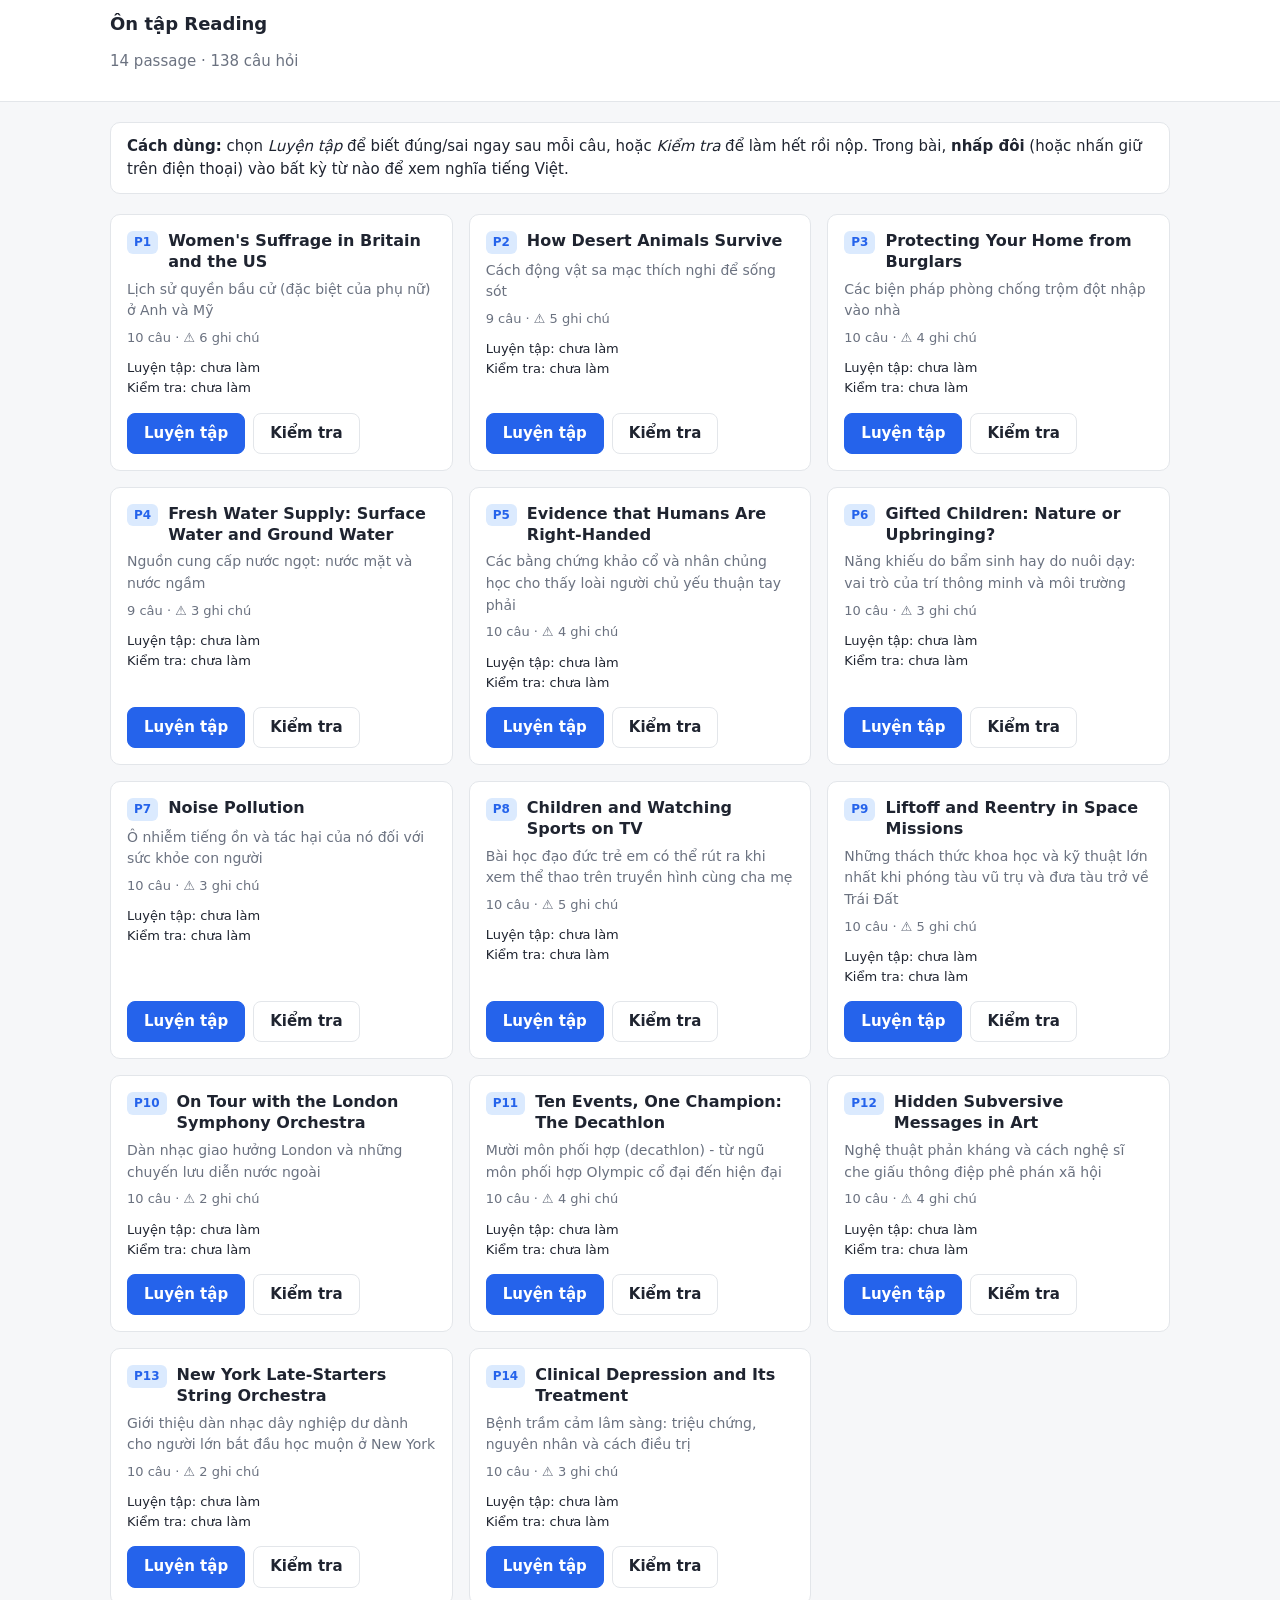
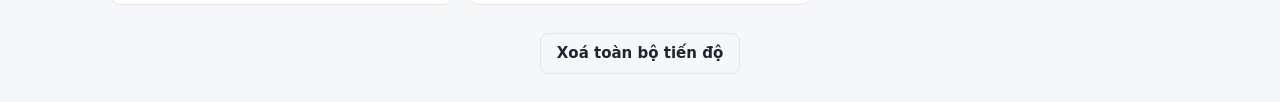
==== index.html @ 2afa7288 "Ôn tập TOEFL Reading: web tĩnh 14 passage, giải thích tiếng Việt, tra từ nhấp đôi Co-Authored-By: Cl" ====
<!DOCTYPE html>
<html lang="vi">
<head>
  <meta charset="UTF-8">
  <meta name="viewport" content="width=device-width, initial-scale=1">
  <title>Ôn tập TOEFL Reading</title>
  <link rel="stylesheet" href="css/style.css">
</head>
<body class="page-index">
  <header class="topbar">
    <div class="wrap">
      <h1>Ôn tập Reading</h1>
      <p id="summary" class="muted">Đang tải…</p>
    </div>
  </header>
  <main class="wrap">
    <section class="howto">
      <strong>Cách dùng:</strong> chọn <em>Luyện tập</em> để biết đúng/sai ngay sau mỗi câu, hoặc <em>Kiểm tra</em> để làm hết rồi nộp.
      Trong bài, <strong>nhấp đôi</strong> (hoặc nhấn giữ trên điện thoại) vào bất kỳ từ nào để xem nghĩa tiếng Việt.
    </section>
    <div id="list" class="cards"></div>
    <p class="footer-actions"><button type="button" id="clear-btn" class="btn btn-ghost">Xoá toàn bộ tiến độ</button></p>
  </main>
  <script type="module" src="js/app-index.js"></script>
</body>
</html>
---- css/style.css ----
:root {
  --bg: #f6f7f9; --surface: #fff; --text: #1f2430; --muted: #6b7280; --border: #e3e6ea;
  --primary: #2563eb; --primary-ink: #fff; --ok: #16a34a; --ok-bg: #ecfdf3; --bad: #dc2626; --bad-bg: #fef2f2;
  --warn: #b45309; --warn-bg: #fffbeb; --mark: #fde68a; --target: #bfdbfe; --radius: 10px;
  --reading-size: 17px; --font: "Inter", system-ui, -apple-system, "Segoe UI", Roboto, sans-serif;
}
* { box-sizing: border-box; }
[hidden] { display: none !important; }
html, body { margin: 0; }
body { font-family: var(--font); color: var(--text); background: var(--bg); line-height: 1.55; font-size: 15px; }
a { color: var(--primary); }
h1, h2, h3 { margin: 0; line-height: 1.3; }
code { background: #eef0f3; padding: 1px 5px; border-radius: 4px; }
.muted { color: var(--muted); }
.wrap { max-width: 1100px; margin: 0 auto; padding: 0 20px; }

/* ---- Topbar ---- */
.topbar { background: var(--surface); border-bottom: 1px solid var(--border); position: sticky; top: 0; z-index: 20; }
.topbar .wrap { padding-top: 12px; padding-bottom: 12px; }
.topbar h1 { font-size: 18px; }
.bar { display: flex; align-items: center; gap: 12px; flex-wrap: wrap; max-width: none; }
.bar h1 { flex: 1; min-width: 200px; font-size: 16px; }
.back { text-decoration: none; white-space: nowrap; }
.badge { font-size: 12px; padding: 3px 9px; border-radius: 999px; background: #e0e7ff; color: #3730a3; font-weight: 600; }
.badge.test { background: #fee2e2; color: #991b1b; }
.timer { font-variant-numeric: tabular-nums; font-weight: 600; font-size: 15px; }
.font-ctl { display: inline-flex; gap: 4px; }
.btn-icon { border: 1px solid var(--border); background: var(--surface); border-radius: 6px; padding: 2px 8px; cursor: pointer; font-size: 13px; }
.btn-icon:hover { background: #f1f3f6; }

/* ---- Buttons ---- */
.btn { display: inline-block; padding: 8px 16px; border-radius: 8px; border: 1px solid var(--border); background: var(--surface); color: var(--text); text-decoration: none; cursor: pointer; font: inherit; font-weight: 600; }
.btn:hover { background: #f1f3f6; }
.btn-primary { background: var(--primary); border-color: var(--primary); color: var(--primary-ink); }
.btn-primary:hover { background: #1d4ed8; }
.btn-ghost { background: transparent; }
.btn-link { background: none; border: 0; color: var(--primary); cursor: pointer; padding: 0; font: inherit; font-weight: 600; }
.btn-link:hover { text-decoration: underline; }

/* ---- Index page ---- */
.howto { background: var(--surface); border: 1px solid var(--border); border-radius: var(--radius); padding: 12px 16px; margin: 20px 0; }
.cards { display: grid; grid-template-columns: repeat(auto-fill, minmax(300px, 1fr)); gap: 16px; }
.card { background: var(--surface); border: 1px solid var(--border); border-radius: var(--radius); padding: 16px; display: flex; flex-direction: column; gap: 6px; }
.card-head { display: flex; gap: 10px; align-items: baseline; }
.card h2 { font-size: 16px; }
.pid { font-size: 12px; font-weight: 700; color: var(--primary); background: #dbeafe; padding: 2px 7px; border-radius: 6px; }
.card .topic { margin: 0; color: var(--muted); font-size: 14px; }
.card .meta { margin: 0; font-size: 13px; color: var(--muted); }
.card .progress { margin: 4px 0 8px; font-size: 13px; }
.card-actions { display: flex; gap: 8px; margin-top: auto; }
.footer-actions { margin: 28px 0; text-align: center; }
.error { background: var(--bad-bg); border: 1px solid #fecaca; padding: 12px; border-radius: 8px; }

/* ---- Passage page layout ---- */
.layout { display: grid; grid-template-columns: minmax(0, 1.1fr) minmax(0, 1fr); gap: 0; height: calc(100vh - 53px); }
.pane { overflow-y: auto; padding: 20px 24px 60px; }

.pane-questions { padding-top: 0; }
.pane-passage { border-right: 1px solid var(--border); background: var(--surface); }
.fab-passage { display: none; }

.passage { font-size: var(--reading-size); line-height: 1.75; }
.passage .para { margin: 0 0 1em; position: relative; padding-left: 2.2em; white-space: pre-line; }
.passage .para::before { content: attr(data-num); position: absolute; left: 0; top: 0.35em; font-size: 11px; font-weight: 700; color: var(--muted); background: #eef0f3; border-radius: 999px; width: 1.7em; height: 1.7em; display: inline-flex; align-items: center; justify-content: center; }
.passage h3.sub { font-size: 1.05em; margin: 1.2em 0 0.5em; }
.passage .kw { font-weight: 700; color: #1e3a8a; }
.passage .kw-u { text-decoration: underline; }
.passage .hl-sentence { background: #ede9fe; box-decoration-break: clone; padding: 1px 0; }
.passage .insert-marker { display: inline-block; width: 1.3em; height: 1.3em; line-height: 1.2em; text-align: center; font-size: 0.75em; font-weight: 700; border: 1.5px solid #6b7280; border-radius: 3px; margin: 0 2px; vertical-align: middle; color: #374151; }
mark.evidence { background: var(--mark); padding: 1px 0; box-decoration-break: clone; border-radius: 2px; }
mark.target { background: var(--target); padding: 1px 2px; border-radius: 3px; animation: pulse 1.2s ease-in-out 2; }
@keyframes pulse { 0%, 100% { box-shadow: 0 0 0 0 rgba(37,99,235,.5); } 50% { box-shadow: 0 0 0 6px rgba(37,99,235,0); } }
.notes details { background: var(--warn-bg); border: 1px solid #fde68a; border-radius: 8px; padding: 8px 12px; margin-bottom: 14px; font-size: 13px; }
.notes summary { cursor: pointer; font-weight: 600; color: var(--warn); }
.notes ul { margin: 6px 0 0; padding-left: 18px; }
.hint { font-size: 12px; margin-top: 24px; }

/* ---- Questions ---- */
.q-nav { display: flex; flex-wrap: wrap; gap: 6px; margin-bottom: 14px; position: sticky; top: 0; background: var(--bg); padding: 20px 0 8px; z-index: 5; }
.dot { width: 30px; height: 30px; border-radius: 999px; display: inline-flex; align-items: center; justify-content: center; font-size: 12px; font-weight: 700; text-decoration: none; border: 1.5px solid var(--border); background: var(--surface); color: var(--muted); }
.dot.filled { background: #dbeafe; border-color: var(--primary); color: var(--primary); }
.dot.ok { background: var(--ok-bg); border-color: var(--ok); color: var(--ok); }
.dot.bad { background: var(--bad-bg); border-color: var(--bad); color: var(--bad); }
.dot.incomplete { border-style: dashed; }

.question { background: var(--surface); border: 1px solid var(--border); border-radius: var(--radius); padding: 14px 16px; margin-bottom: 14px; scroll-margin-top: 60px; }
.question.active { border-color: var(--primary); box-shadow: 0 0 0 3px rgba(37,99,235,.12); }
.q-head { display: flex; gap: 8px; align-items: center; margin-bottom: 6px; flex-wrap: wrap; }
.q-num { font-weight: 700; }
.q-type { font-size: 11px; text-transform: uppercase; letter-spacing: .04em; color: var(--muted); background: #eef0f3; padding: 2px 7px; border-radius: 6px; }
.flag { font-size: 11px; padding: 2px 7px; border-radius: 6px; font-weight: 600; }
.flag-review { background: var(--warn-bg); color: var(--warn); }
.flag-incomplete { background: var(--bad-bg); color: var(--bad); }
.stem { margin: 0 0 10px; font-weight: 600; }
.opts { display: grid; gap: 6px; }
.opt { display: flex; gap: 10px; align-items: flex-start; padding: 8px 10px; border: 1px solid var(--border); border-radius: 8px; cursor: pointer; }
.opt:hover { background: #f8fafc; }
.opt input { margin: 4px 0 0; }
.opt .letter { font-weight: 700; min-width: 1.2em; }
.opt.correct { background: var(--ok-bg); border-color: var(--ok); }
.opt.wrong { background: var(--bad-bg); border-color: var(--bad); }
.question.answered .opt { cursor: default; }
.feedback { margin-top: 12px; padding-top: 12px; border-top: 1px dashed var(--border); }
.verdict { font-weight: 700; margin-bottom: 6px; }
.verdict.ok { color: var(--ok); } .verdict.bad { color: var(--bad); } .verdict.skipped { color: var(--warn); } .verdict.incomplete { color: var(--muted); }
.explanation { font-size: 14.5px; line-height: 1.6; white-space: pre-line; }
.show-evidence { margin-top: 8px; font-size: 13px; }
.actions { margin: 10px 0 20px; display: flex; gap: 10px; }
.result { background: var(--surface); border: 1px solid var(--border); border-radius: var(--radius); padding: 16px; margin-bottom: 14px; display: flex; align-items: center; gap: 16px; flex-wrap: wrap; }
.result .score { font-size: 28px; font-weight: 800; }
.pager { display: flex; justify-content: space-between; gap: 10px; margin-top: 10px; }

/* ---- Tooltip ---- */
#tooltip { position: absolute; z-index: 100; max-width: 300px; background: #1f2430; color: #fff; padding: 10px 12px; border-radius: 10px; box-shadow: 0 8px 24px rgba(0,0,0,.25); font-size: 14px; line-height: 1.45; }
#tooltip::after { content: ""; position: absolute; left: 50%; transform: translateX(-50%); border: 7px solid transparent; }
#tooltip[data-pos="below"]::after { bottom: 100%; border-bottom-color: #1f2430; }
#tooltip[data-pos="above"]::after { top: 100%; border-top-color: #1f2430; }
#tooltip .tip-word { font-weight: 700; font-size: 15px; }
#tooltip .muted { color: #b7bcc8; }
#tooltip .tip-meta { display: flex; gap: 8px; font-size: 12px; color: #b7bcc8; margin: 1px 0 3px; }
#tooltip .pos { font-style: italic; }
#tooltip .tip-vi { color: #fde68a; }
#tooltip .tip-src { font-size: 11px; color: #8b92a3; margin-top: 4px; }

/* ---- Mobile ---- */
@media (max-width: 860px) {
  .layout { display: block; height: auto; }
  .pane { overflow: visible; padding: 16px; }
  .pane-passage { border-right: 0; border-bottom: 1px solid var(--border); }
  .q-nav { top: 53px; }
  .fab-passage { display: block; position: fixed; right: 14px; bottom: 14px; background: var(--primary); color: #fff; text-decoration: none; padding: 10px 14px; border-radius: 999px; font-weight: 600; box-shadow: 0 6px 16px rgba(0,0,0,.2); z-index: 30; }
  .bar h1 { order: 10; flex-basis: 100%; }
}
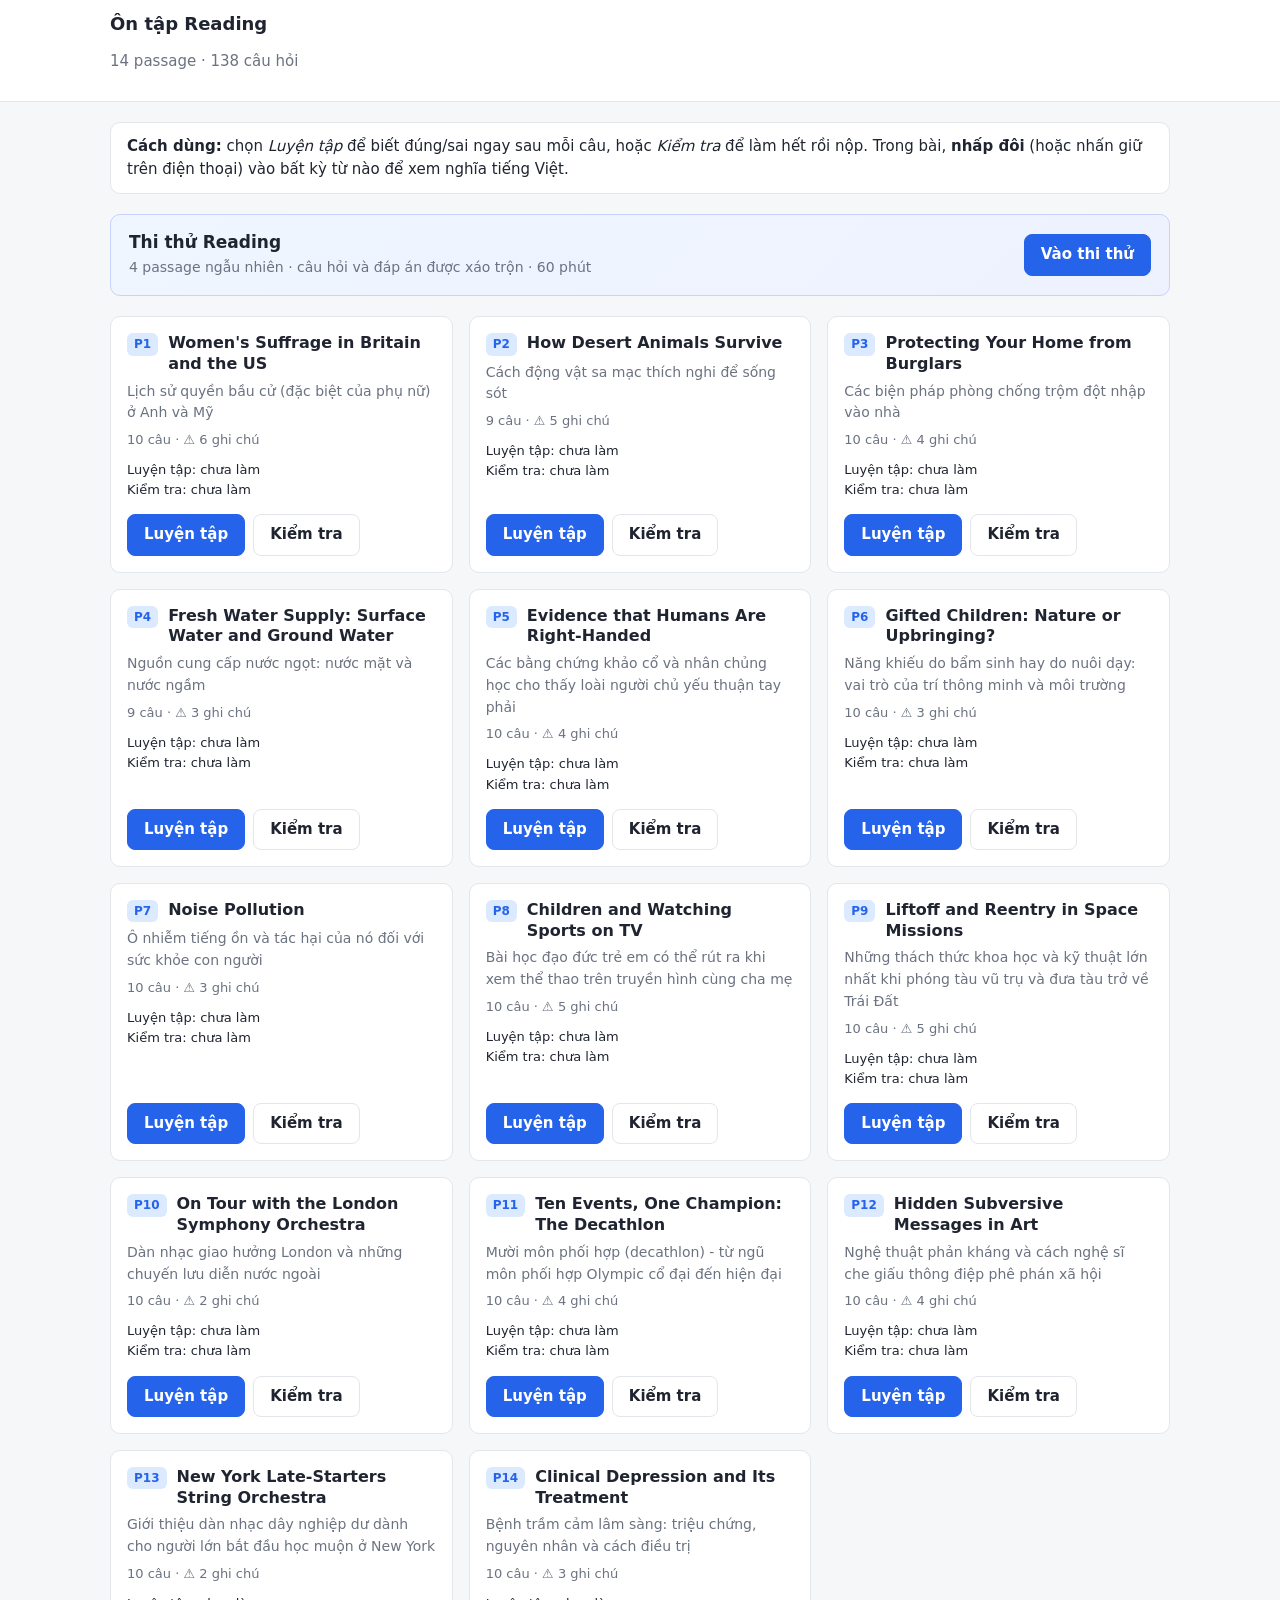
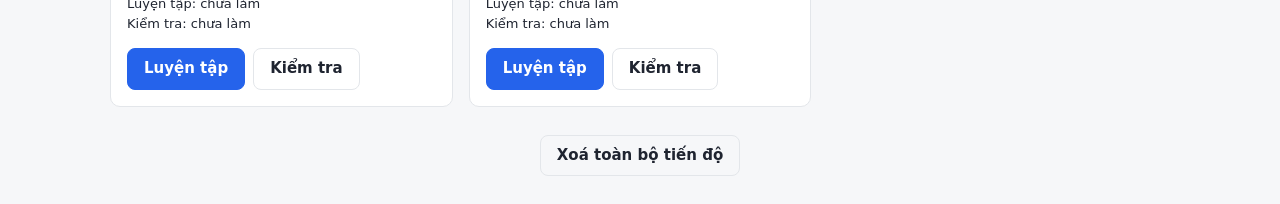
==== commit 9cfb2c83: "Thêm chức năng thi thử: 4 passage ngẫu nhiên, xáo câu hỏi và đáp án - exam.html + js/exam.js + js/ap" ====
--- a/index.html
+++ b/index.html
@@ -18,6 +18,13 @@
       <strong>Cách dùng:</strong> chọn <em>Luyện tập</em> để biết đúng/sai ngay sau mỗi câu, hoặc <em>Kiểm tra</em> để làm hết rồi nộp.
       Trong bài, <strong>nhấp đôi</strong> (hoặc nhấn giữ trên điện thoại) vào bất kỳ từ nào để xem nghĩa tiếng Việt.
     </section>
+    <section class="exam-cta">
+      <div>
+        <h2>Thi thử Reading</h2>
+        <p id="exam-status">4 passage ngẫu nhiên · câu hỏi và đáp án được xáo trộn · 60 phút</p>
+      </div>
+      <a class="btn btn-primary" id="exam-link" href="exam.html">Vào thi thử</a>
+    </section>
     <div id="list" class="cards"></div>
     <p class="footer-actions"><button type="button" id="clear-btn" class="btn btn-ghost">Xoá toàn bộ tiến độ</button></p>
   </main>
--- a/css/style.css
+++ b/css/style.css
@@ -131,3 +131,39 @@
   .fab-passage { display: block; position: fixed; right: 14px; bottom: 14px; background: var(--primary); color: #fff; text-decoration: none; padding: 10px 14px; border-radius: 999px; font-weight: 600; box-shadow: 0 6px 16px rgba(0,0,0,.2); z-index: 30; }
   .bar h1 { order: 10; flex-basis: 100%; }
 }
+
+/* ---- Thi thử ---- */
+.exam-tabs { display: flex; gap: 8px; padding: 10px 20px; max-width: none; background: var(--surface); border-bottom: 1px solid var(--border); overflow-x: auto; }
+.tab { border: 1px solid var(--border); background: var(--bg); border-radius: 8px; padding: 6px 14px; cursor: pointer; font: inherit; display: flex; flex-direction: column; align-items: flex-start; min-width: 96px; }
+.tab:hover { background: #eef2ff; }
+.tab.active { border-color: var(--primary); background: #eff6ff; box-shadow: 0 0 0 2px rgba(37,99,235,.15); }
+.tab-name { font-weight: 700; font-size: 14px; }
+.tab-sub { font-size: 12px; color: var(--muted); }
+.tab-summary { margin-left: auto; }
+.page-exam .layout { height: calc(100vh - 53px - 61px); }
+.passage-title { font-size: 18px; margin: 0 0 14px; }
+.exam-running .flag { display: none; }
+.timer.low { color: var(--bad); animation: blink 1s step-start infinite; }
+@keyframes blink { 50% { opacity: .45; } }
+.intro { padding-top: 24px; padding-bottom: 40px; max-width: 760px; }
+.intro-card { background: var(--surface); border: 1px solid var(--border); border-radius: var(--radius); padding: 20px 22px; margin-bottom: 18px; }
+.intro-card h2 { font-size: 20px; margin-bottom: 10px; }
+.intro-card h3 { font-size: 16px; margin-bottom: 10px; }
+.rules { margin: 0 0 18px; padding-left: 20px; line-height: 1.8; }
+.btn-lg { padding: 11px 22px; font-size: 16px; }
+.notice { background: var(--warn-bg); border: 1px solid #fde68a; padding: 8px 12px; border-radius: 8px; color: var(--warn); }
+.history { width: 100%; border-collapse: collapse; font-size: 14px; }
+.history th, .history td { text-align: left; padding: 7px 8px; border-bottom: 1px solid var(--border); }
+.history th { color: var(--muted); font-weight: 600; font-size: 12px; text-transform: uppercase; }
+.big-score { font-size: 40px; font-weight: 800; margin: 4px 0; }
+.big-score small { font-size: 18px; color: var(--muted); }
+.small { font-size: 13px; }
+.summary { padding-top: 24px; max-width: 760px; }
+.exam-cta { display: flex; align-items: center; justify-content: space-between; gap: 16px; flex-wrap: wrap; background: linear-gradient(135deg, #eff6ff, #eef2ff); border: 1px solid #c7d2fe; border-radius: var(--radius); padding: 16px 18px; margin: 0 0 20px; }
+.exam-cta h2 { font-size: 17px; margin-bottom: 4px; }
+.exam-cta p { margin: 0; font-size: 14px; color: var(--muted); }
+@media (max-width: 860px) {
+  .page-exam .layout { height: auto; }
+  .exam-tabs { position: sticky; top: 53px; z-index: 15; }
+  .page-exam .q-nav { top: 114px; }
+}
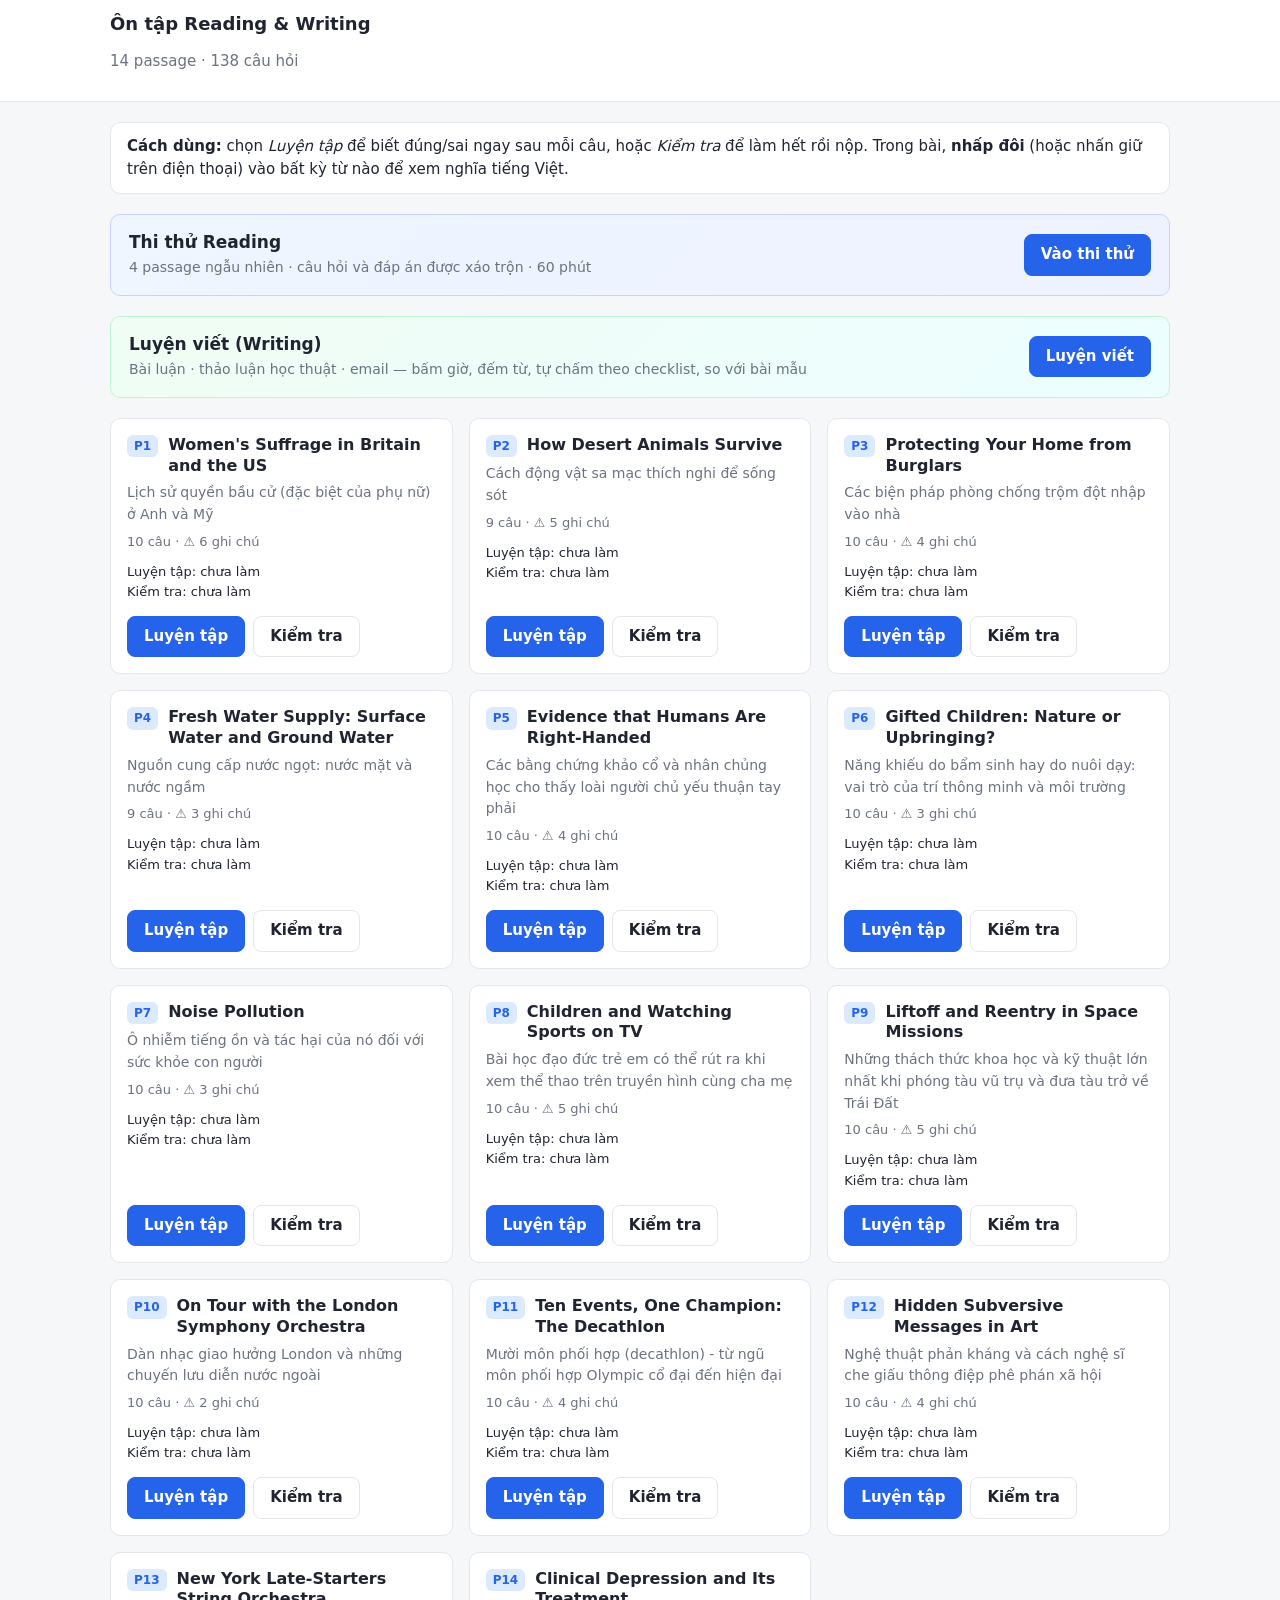
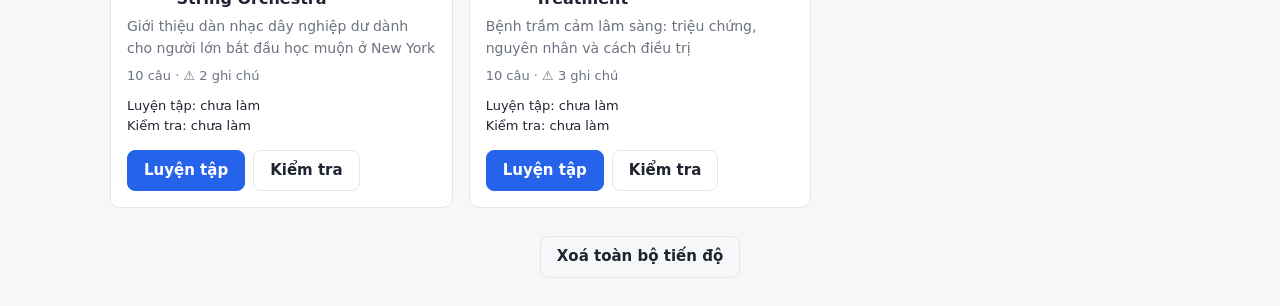
==== commit 680e1785: "Thêm chức năng luyện viết: 8 đề (luận, thảo luận, email), bấm giờ, tự chấm, bài mẫu Co-Authored-By: " ====
--- a/index.html
+++ b/index.html
@@ -3,13 +3,13 @@
 <head>
   <meta charset="UTF-8">
   <meta name="viewport" content="width=device-width, initial-scale=1">
-  <title>Ôn tập TOEFL Reading</title>
+  <title>Ôn tập TOEFL Reading &amp; Writing</title>
   <link rel="stylesheet" href="css/style.css">
 </head>
 <body class="page-index">
   <header class="topbar">
     <div class="wrap">
-      <h1>Ôn tập Reading</h1>
+      <h1>Ôn tập Reading &amp; Writing</h1>
       <p id="summary" class="muted">Đang tải…</p>
     </div>
   </header>
@@ -25,6 +25,13 @@
       </div>
       <a class="btn btn-primary" id="exam-link" href="exam.html">Vào thi thử</a>
     </section>
+    <section class="exam-cta writing-cta">
+      <div>
+        <h2>Luyện viết (Writing)</h2>
+        <p id="writing-status">Bài luận · thảo luận học thuật · email — bấm giờ, đếm từ, tự chấm theo checklist, so với bài mẫu</p>
+      </div>
+      <a class="btn btn-primary" href="writing.html">Luyện viết</a>
+    </section>
     <div id="list" class="cards"></div>
     <p class="footer-actions"><button type="button" id="clear-btn" class="btn btn-ghost">Xoá toàn bộ tiến độ</button></p>
   </main>
--- a/css/style.css
+++ b/css/style.css
@@ -167,3 +167,61 @@
   .exam-tabs { position: sticky; top: 53px; z-index: 15; }
   .page-exam .q-nav { top: 114px; }
 }
+
+/* ---- Luyện viết ---- */
+.writing-cta { background: linear-gradient(135deg, #f0fdf4, #ecfeff); border-color: #bbf7d0; }
+.w-group { margin: 24px 0; }
+.w-group > h2 { font-size: 17px; margin-bottom: 12px; }
+.w-group > h2 .muted { font-size: 14px; font-weight: 400; }
+.w-history { margin-top: 28px; }
+.history tr.h-text td { padding-top: 0; }
+.history tr:has(+ .h-text) td { border-bottom: 0; }
+.history details summary { cursor: pointer; color: var(--primary); font-size: 13px; }
+.w-prompt { font-size: var(--reading-size); line-height: 1.7; white-space: pre-line; background: #f8fafc; border: 1px solid var(--border); border-radius: var(--radius); padding: 14px 16px; margin-bottom: 14px; }
+.post { font-size: calc(var(--reading-size) - 1px); line-height: 1.65; border: 1px solid var(--border); border-left: 4px solid #a5b4fc; border-radius: 8px; padding: 10px 14px; margin: 0 0 10px 18px; }
+.post-prof { margin-left: 0; border-left-color: var(--primary); background: #eff6ff; }
+.post-name { font-weight: 700; font-size: 13px; color: var(--muted); margin-bottom: 2px; }
+.howto.small { margin: 14px 0; font-size: 14px; }
+.w-help { background: var(--surface); border: 1px dashed var(--border); border-radius: var(--radius); padding: 10px 14px; }
+.w-help summary { cursor: pointer; font-weight: 600; color: var(--primary); }
+.w-section { margin: 20px 0; }
+.w-section h3, .w-help h3 { font-size: 15px; margin: 18px 0 8px; }
+.w-section h3:first-child { margin-top: 0; }
+.w-outline { padding-left: 20px; margin: 0; line-height: 1.6; }
+.w-outline li { margin-bottom: 4px; }
+.w-phrases { width: 100%; border-collapse: collapse; font-size: 14px; }
+.w-phrases td { padding: 5px 8px; border-bottom: 1px solid var(--border); vertical-align: top; }
+.w-phrases td:first-child { font-weight: 600; color: #1e3a8a; width: 55%; }
+.w-sample { font-size: var(--reading-size); line-height: 1.75; background: var(--ok-bg); border: 1px solid #bbf7d0; border-radius: var(--radius); padding: 6px 16px; }
+.w-sample p { white-space: pre-line; }
+.w-notes { padding-left: 20px; margin: 0; line-height: 1.6; }
+.w-notes li { margin-bottom: 6px; }
+.w-bar { display: flex; justify-content: space-between; align-items: center; position: sticky; top: 0; background: var(--bg); padding: 16px 0 8px; z-index: 5; }
+.wc { font-weight: 700; font-variant-numeric: tabular-nums; color: var(--warn); }
+.wc.ok { color: var(--ok); }
+.w-editor { width: 100%; min-height: 60vh; resize: vertical; font: inherit; font-size: var(--reading-size); line-height: 1.7; padding: 14px 16px; border: 1px solid var(--border); border-radius: var(--radius); background: var(--surface); color: var(--text); }
+.w-editor:focus { outline: none; border-color: var(--primary); box-shadow: 0 0 0 3px rgba(37,99,235,.12); }
+.w-essay { white-space: pre-wrap; font-size: var(--reading-size); line-height: 1.7; background: var(--surface); border: 1px solid var(--border); border-radius: var(--radius); padding: 12px 16px; }
+.page-writing .pane-questions .result { margin-top: 20px; }
+.w-metrics { display: grid; grid-template-columns: repeat(4, 1fr); gap: 8px; margin-bottom: 10px; }
+.w-metrics div { background: var(--surface); border: 1px solid var(--border); border-radius: 8px; padding: 8px; text-align: center; }
+.w-metrics b { display: block; font-size: 20px; }
+.w-metrics span { font-size: 12px; color: var(--muted); }
+.w-tips { list-style: none; padding: 0; margin: 0 0 8px; font-size: 14px; }
+.w-tips li { padding: 6px 10px 6px 30px; border-radius: 8px; margin-bottom: 6px; position: relative; }
+.w-tips li::before { position: absolute; left: 10px; font-weight: 700; }
+.w-tips .ok { background: var(--ok-bg); } .w-tips .ok::before { content: "✓"; color: var(--ok); }
+.w-tips .bad { background: var(--bad-bg); } .w-tips .bad::before { content: "✗"; color: var(--bad); }
+.w-tips .warn { background: var(--warn-bg); } .w-tips .warn::before { content: "!"; color: var(--warn); }
+.w-check-group { background: var(--surface); border: 1px solid var(--border); border-radius: var(--radius); padding: 10px 14px; margin-bottom: 10px; }
+.w-check-title { font-weight: 700; font-size: 13px; text-transform: uppercase; letter-spacing: .04em; color: var(--muted); margin-bottom: 4px; }
+.w-check { display: flex; gap: 10px; align-items: flex-start; padding: 5px 0; cursor: pointer; font-size: 14.5px; }
+.w-check input { margin-top: 4px; }
+.w-check input:checked + span { color: var(--ok); }
+.w-score { font-size: 14px; color: var(--primary); margin-left: 6px; }
+.timer.over { color: var(--bad); }
+@media (max-width: 860px) {
+  .w-bar { top: 53px; }
+  .w-editor { min-height: 50vh; }
+  .w-metrics b { font-size: 17px; }
+}
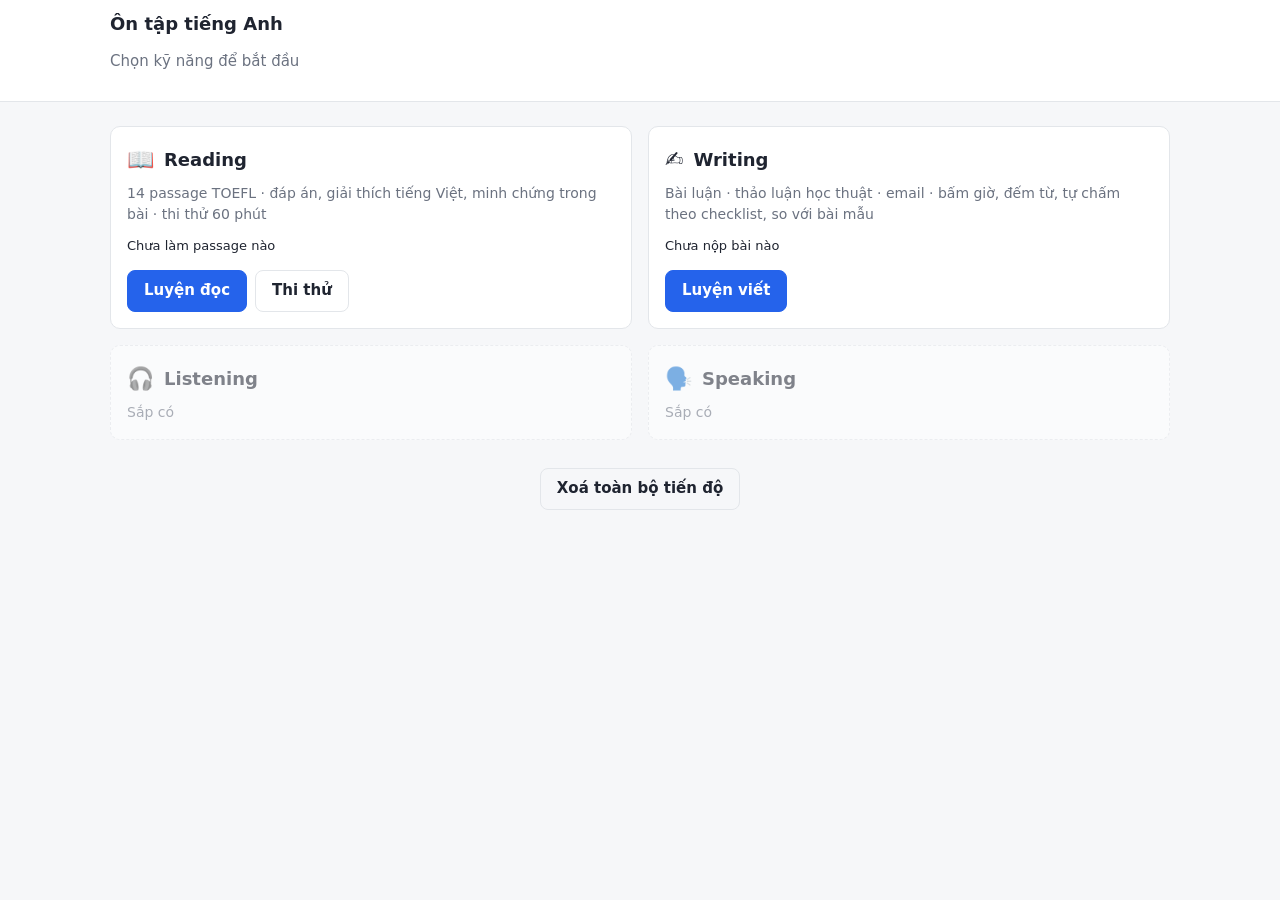
==== commit cdeafccc: "Tái cấu trúc theo kỹ năng: /reading, /writing, trang chủ chọn kỹ năng - Trang, JS và dữ liệu tách th" ====
--- a/index.html
+++ b/index.html
@@ -3,38 +3,44 @@
 <head>
   <meta charset="UTF-8">
   <meta name="viewport" content="width=device-width, initial-scale=1">
-  <title>Ôn tập TOEFL Reading &amp; Writing</title>
+  <title>Ôn tập tiếng Anh</title>
   <link rel="stylesheet" href="css/style.css">
 </head>
 <body class="page-index">
   <header class="topbar">
     <div class="wrap">
-      <h1>Ôn tập Reading &amp; Writing</h1>
-      <p id="summary" class="muted">Đang tải…</p>
+      <h1>Ôn tập tiếng Anh</h1>
+      <p class="muted">Chọn kỹ năng để bắt đầu</p>
     </div>
   </header>
   <main class="wrap">
-    <section class="howto">
-      <strong>Cách dùng:</strong> chọn <em>Luyện tập</em> để biết đúng/sai ngay sau mỗi câu, hoặc <em>Kiểm tra</em> để làm hết rồi nộp.
-      Trong bài, <strong>nhấp đôi</strong> (hoặc nhấn giữ trên điện thoại) vào bất kỳ từ nào để xem nghĩa tiếng Việt.
-    </section>
-    <section class="exam-cta">
-      <div>
-        <h2>Thi thử Reading</h2>
-        <p id="exam-status">4 passage ngẫu nhiên · câu hỏi và đáp án được xáo trộn · 60 phút</p>
-      </div>
-      <a class="btn btn-primary" id="exam-link" href="exam.html">Vào thi thử</a>
-    </section>
-    <section class="exam-cta writing-cta">
-      <div>
-        <h2>Luyện viết (Writing)</h2>
-        <p id="writing-status">Bài luận · thảo luận học thuật · email — bấm giờ, đếm từ, tự chấm theo checklist, so với bài mẫu</p>
-      </div>
-      <a class="btn btn-primary" href="writing.html">Luyện viết</a>
-    </section>
-    <div id="list" class="cards"></div>
+    <div class="cards skills">
+      <article class="card skill">
+        <div class="card-head"><span class="skill-icon">📖</span><h2>Reading</h2></div>
+        <p class="topic">14 passage TOEFL · đáp án, giải thích tiếng Việt, minh chứng trong bài · thi thử 60 phút</p>
+        <p class="progress" id="reading-status"></p>
+        <div class="card-actions">
+          <a class="btn btn-primary" href="reading/">Luyện đọc</a>
+          <a class="btn" href="reading/exam.html">Thi thử</a>
+        </div>
+      </article>
+      <article class="card skill">
+        <div class="card-head"><span class="skill-icon">✍️</span><h2>Writing</h2></div>
+        <p class="topic">Bài luận · thảo luận học thuật · email · bấm giờ, đếm từ, tự chấm theo checklist, so với bài mẫu</p>
+        <p class="progress" id="writing-status"></p>
+        <div class="card-actions"><a class="btn btn-primary" href="writing/">Luyện viết</a></div>
+      </article>
+      <article class="card skill soon">
+        <div class="card-head"><span class="skill-icon">🎧</span><h2>Listening</h2></div>
+        <p class="topic">Sắp có</p>
+      </article>
+      <article class="card skill soon">
+        <div class="card-head"><span class="skill-icon">🗣️</span><h2>Speaking</h2></div>
+        <p class="topic">Sắp có</p>
+      </article>
+    </div>
     <p class="footer-actions"><button type="button" id="clear-btn" class="btn btn-ghost">Xoá toàn bộ tiến độ</button></p>
   </main>
-  <script type="module" src="js/app-index.js"></script>
+  <script type="module" src="js/home.js"></script>
 </body>
 </html>
--- a/css/style.css
+++ b/css/style.css
@@ -169,7 +169,6 @@
 }
 
 /* ---- Luyện viết ---- */
-.writing-cta { background: linear-gradient(135deg, #f0fdf4, #ecfeff); border-color: #bbf7d0; }
 .w-group { margin: 24px 0; }
 .w-group > h2 { font-size: 17px; margin-bottom: 12px; }
 .w-group > h2 .muted { font-size: 14px; font-weight: 400; }
@@ -225,3 +224,11 @@
   .w-editor { min-height: 50vh; }
   .w-metrics b { font-size: 17px; }
 }
+
+/* ---- Trang chủ ---- */
+.page-index .topbar .back { display: inline-block; font-size: 14px; margin-bottom: 2px; }
+.skills { margin-top: 24px; grid-template-columns: repeat(auto-fill, minmax(min(100%, 420px), 1fr)); }
+.skill-icon { font-size: 22px; }
+.skill .card-head { align-items: center; }
+.skill h2 { font-size: 18px; }
+.skill.soon { opacity: .55; border-style: dashed; }
